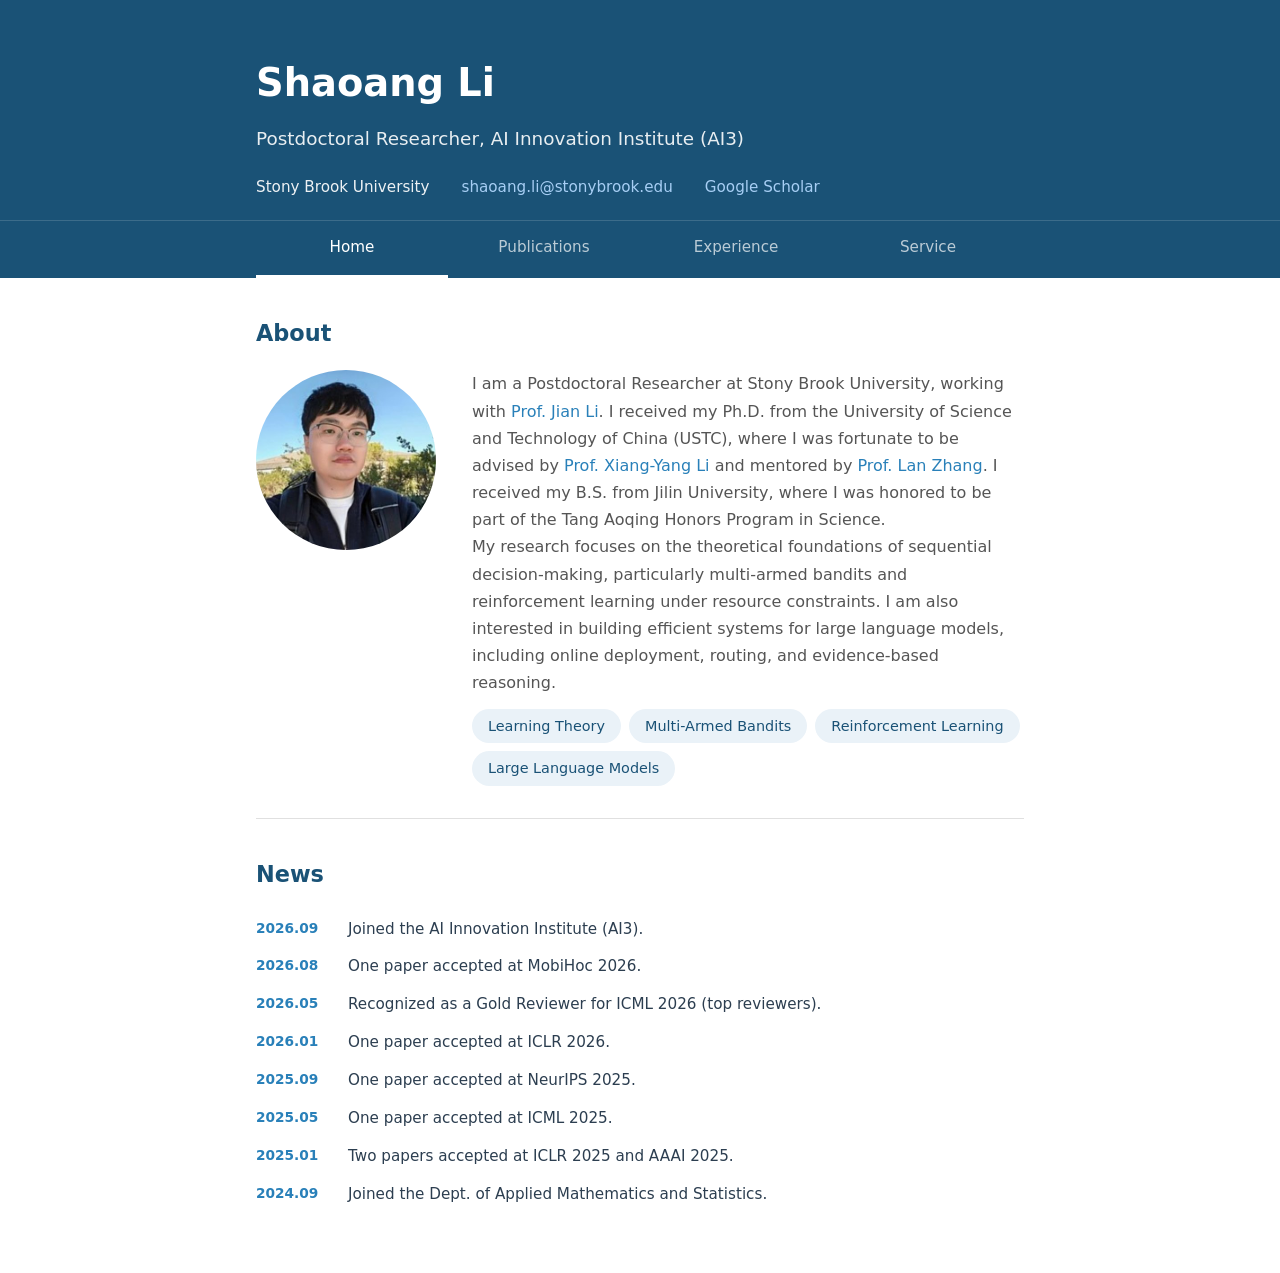
==== index.html @ 50335b28 "Trim the two News entries about joining Co-Authored-By: Claude Opus 5 <noreply@anthropic.com>" ====
<!DOCTYPE html>
<html lang="en">
<head>
    <meta charset="UTF-8">
    <meta name="viewport" content="width=device-width, initial-scale=1.0">
    <title>Shaoang Li - Postdoctoral Researcher</title>
    <link rel="stylesheet" href="style.css">
</head>
<body>
    <div class="container">
        <header>
            <div class="header-inner">
                <h1>Shaoang Li</h1>
                <div class="subtitle">Postdoctoral Researcher, AI Innovation Institute (AI3)</div>
                <div class="contact">
                    <span>Stony Brook University</span>
                    <span><a href="mailto:shaoang.li@stonybrook.edu">shaoang.li@stonybrook.edu</a></span>
                    <span><a href="https://scholar.google.com/citations?user=TJZXwj0AAAAJ">Google Scholar</a></span>
                </div>
            </div>
        </header>

        <nav>
            <div class="nav-inner">
                <a href="index.html" class="active">Home</a>
                <a href="publications.html">Publications</a>
                <a href="experience.html">Experience</a>
                <a href="service.html">Service</a>
            </div>
        </nav>

        <main>
            <!-- About -->
            <section class="about">
                <h2>About</h2>
                <div class="about-content">
                <img src="p2.jpg" alt="Shaoang Li" class="profile-photo">
                <div class="about-text">
                <p>
                    I am a Postdoctoral Researcher at Stony Brook University, working with
                    <a href="https://sites.google.com/stonybrook.edu/jianli">Prof. Jian Li</a>.
                    I received my Ph.D. from the University of Science and Technology of China (USTC),
                    where I was fortunate to be advised by
                    <a href="http://staff.ustc.edu.cn/~xiangyangli/index.html">Prof. Xiang-Yang Li</a>
                    and mentored by
                    <a href="https://cs.ustc.edu.cn/2020/0706/c23235a460088/page.htm">Prof. Lan Zhang</a>.
                    I received my B.S. from Jilin University, where I was honored to be part of the
                    Tang Aoqing Honors Program in Science.
                </p>
                <p>
                    My research focuses on the theoretical foundations of sequential decision-making,
                    particularly multi-armed bandits and reinforcement learning under resource constraints.
                    I am also interested in building efficient systems for large language models,
                    including online deployment, routing, and evidence-based reasoning.
                </p>
                <div class="interests">
                    <span>Learning Theory</span>
                    <span>Multi-Armed Bandits</span>
                    <span>Reinforcement Learning</span>
                    <span>Large Language Models</span>
                </div>
                </div>
                </div>
            </section>

            <!-- News -->
            <section>
                <h2>News</h2>
                <ul class="news-list">
                    <li><span class="date">2026.09</span><span>Joined the AI Innovation Institute (AI3).</span></li>
                    <li><span class="date">2026.08</span><span>One paper accepted at MobiHoc 2026.</span></li>
                    <li><span class="date">2026.05</span><span>Recognized as a Gold Reviewer for ICML 2026 (top reviewers).</span></li>
                    <li><span class="date">2026.01</span><span>One paper accepted at ICLR 2026.</span></li>
                    <li><span class="date">2025.09</span><span>One paper accepted at NeurIPS 2025.</span></li>
                    <li><span class="date">2025.05</span><span>One paper accepted at ICML 2025.</span></li>
                    <li><span class="date">2025.01</span><span>Two papers accepted at ICLR 2025 and AAAI 2025.</span></li>
                    <li><span class="date">2024.09</span><span>Joined the Dept. of Applied Mathematics and Statistics.</span></li>
                </ul>
            </section>
        </main>
    </div>
</body>
</html>
---- style.css ----
:root {
    --primary: #1a5276;
    --text: #2c3e50;
    --text-light: #555;
    --bg: #fff;
    --section-bg: #f8f9fa;
    --border: #e0e0e0;
    --accent: #2980b9;
}

* { margin: 0; padding: 0; box-sizing: border-box; }

body {
    font-family: 'Segoe UI', system-ui, -apple-system, sans-serif;
    color: var(--text);
    line-height: 1.7;
    background: var(--bg);
}

a {
    color: var(--accent);
    text-decoration: none;
}
a:hover { text-decoration: underline; }

.container {
    max-width: 100%;
    min-height: 100vh;
}

/* Header - full width */
header {
    background: var(--primary);
    color: #fff;
    padding: 50px 0 20px;
}
header .header-inner {
    padding: 0 20%;
}
header h1 {
    font-size: 2.4em;
    font-weight: 700;
    margin-bottom: 8px;
}
header .subtitle {
    font-size: 1.15em;
    opacity: 0.9;
    margin-bottom: 20px;
}
header .contact {
    display: flex;
    flex-wrap: wrap;
    gap: 8px 32px;
    font-size: 0.95em;
    opacity: 0.92;
}
header a { color: #b3d9ff; }
header a:hover { color: #fff; }

/* Navigation - full width bar */
nav {
    background: var(--primary);
    border-top: 1px solid rgba(255,255,255,0.15);
}
nav .nav-inner {
    padding: 0 20%;
    display: flex;
}
nav a {
    color: rgba(255,255,255,0.7);
    flex: 1;
    text-align: center;
    padding: 14px 0;
    font-size: 0.95em;
    font-weight: 500;
    transition: background 0.2s, color 0.2s;
    border-bottom: 3px solid transparent;
}
nav a:hover {
    color: #fff;
    background: rgba(255,255,255,0.08);
    text-decoration: none;
}
nav a.active {
    color: #fff;
    border-bottom-color: #fff;
}

/* Main content - centered with max-width */
main {
    padding: 0 20% 60px;
}

section {
    padding: 36px 0 0;
}
section:not(:last-child) {
    border-bottom: 1px solid var(--border);
    padding-bottom: 32px;
}
section h2 {
    font-size: 1.4em;
    color: var(--primary);
    margin-bottom: 18px;
    font-weight: 700;
}

/* About */
.about-content {
    display: flex;
    gap: 36px;
    align-items: flex-start;
}
.profile-photo {
    width: 180px;
    height: 180px;
    border-radius: 50%;
    object-fit: cover;
    flex-shrink: 0;
}
.about-text {
    flex: 1;
}
.about p {
    color: var(--text-light);
    font-size: 1em;
}
.interests {
    margin-top: 12px;
    display: flex;
    flex-wrap: wrap;
    gap: 8px;
}
.interests span {
    background: #eaf2f8;
    color: var(--primary);
    padding: 5px 16px;
    border-radius: 20px;
    font-size: 0.9em;
    font-weight: 500;
}

/* News */
.news-list {
    list-style: none;
}
.news-list li {
    padding: 6px 0;
    font-size: 0.95em;
    display: flex;
    gap: 16px;
}
.news-list .date {
    color: var(--accent);
    font-weight: 600;
    font-size: 0.9em;
    white-space: nowrap;
    min-width: 76px;
}

/* Timeline items */
.timeline-item {
    margin-bottom: 16px;
}
.timeline-item .period {
    font-size: 0.9em;
    color: var(--accent);
    font-weight: 600;
}
.timeline-item .title {
    font-weight: 600;
}
.timeline-item .detail {
    color: var(--text-light);
    font-size: 0.95em;
}

/* Publications */
.pub-group-title {
    font-weight: 600;
    color: var(--text-light);
    font-size: 0.95em;
    text-transform: uppercase;
    letter-spacing: 0.5px;
    margin: 20px 0 12px;
}
.pub-group-title:first-of-type { margin-top: 0; }

.pub {
    margin-bottom: 16px;
    padding-left: 22px;
    position: relative;
    font-size: 0.95em;
}
.pub::before {
    content: '';
    position: absolute;
    left: 4px;
    top: 11px;
    width: 6px;
    height: 6px;
    border-radius: 50%;
    background: var(--accent);
}
.pub .pub-title {
    font-weight: 600;
    color: var(--text);
}
.pub .pub-authors {
    color: var(--text-light);
    font-size: 0.93em;
}
.pub .pub-authors .me {
    color: var(--text);
    font-weight: 600;
    text-decoration: underline;
}
.pub .pub-venue {
    font-style: italic;
    color: var(--text-light);
    font-size: 0.91em;
}

/* Awards */
.awards-list {
    list-style: none;
}
.awards-list li {
    padding: 5px 0;
    font-size: 0.95em;
    padding-left: 22px;
    position: relative;
}
.awards-list li::before {
    content: '';
    position: absolute;
    left: 4px;
    top: 14px;
    width: 6px;
    height: 6px;
    border-radius: 50%;
    background: var(--accent);
}
.awards-list .year {
    color: var(--accent);
    font-weight: 600;
    font-size: 0.9em;
}

/* Service */
.service-row {
    margin-bottom: 8px;
    font-size: 0.95em;
}
.service-row strong {
    color: var(--text);
}

/* Responsive - mobile */
@media (max-width: 600px) {
    header .header-inner,
    nav .nav-inner,
    main {
        padding-left: 5%;
        padding-right: 5%;
    }
    header h1 { font-size: 1.8em; }
    header .contact { flex-direction: column; gap: 4px; }
    nav .nav-inner { overflow-x: auto; }
    .news-list li { flex-direction: column; gap: 2px; }
    .about-content { flex-direction: column; align-items: center; }
    .profile-photo { width: 150px; height: 150px; }
}
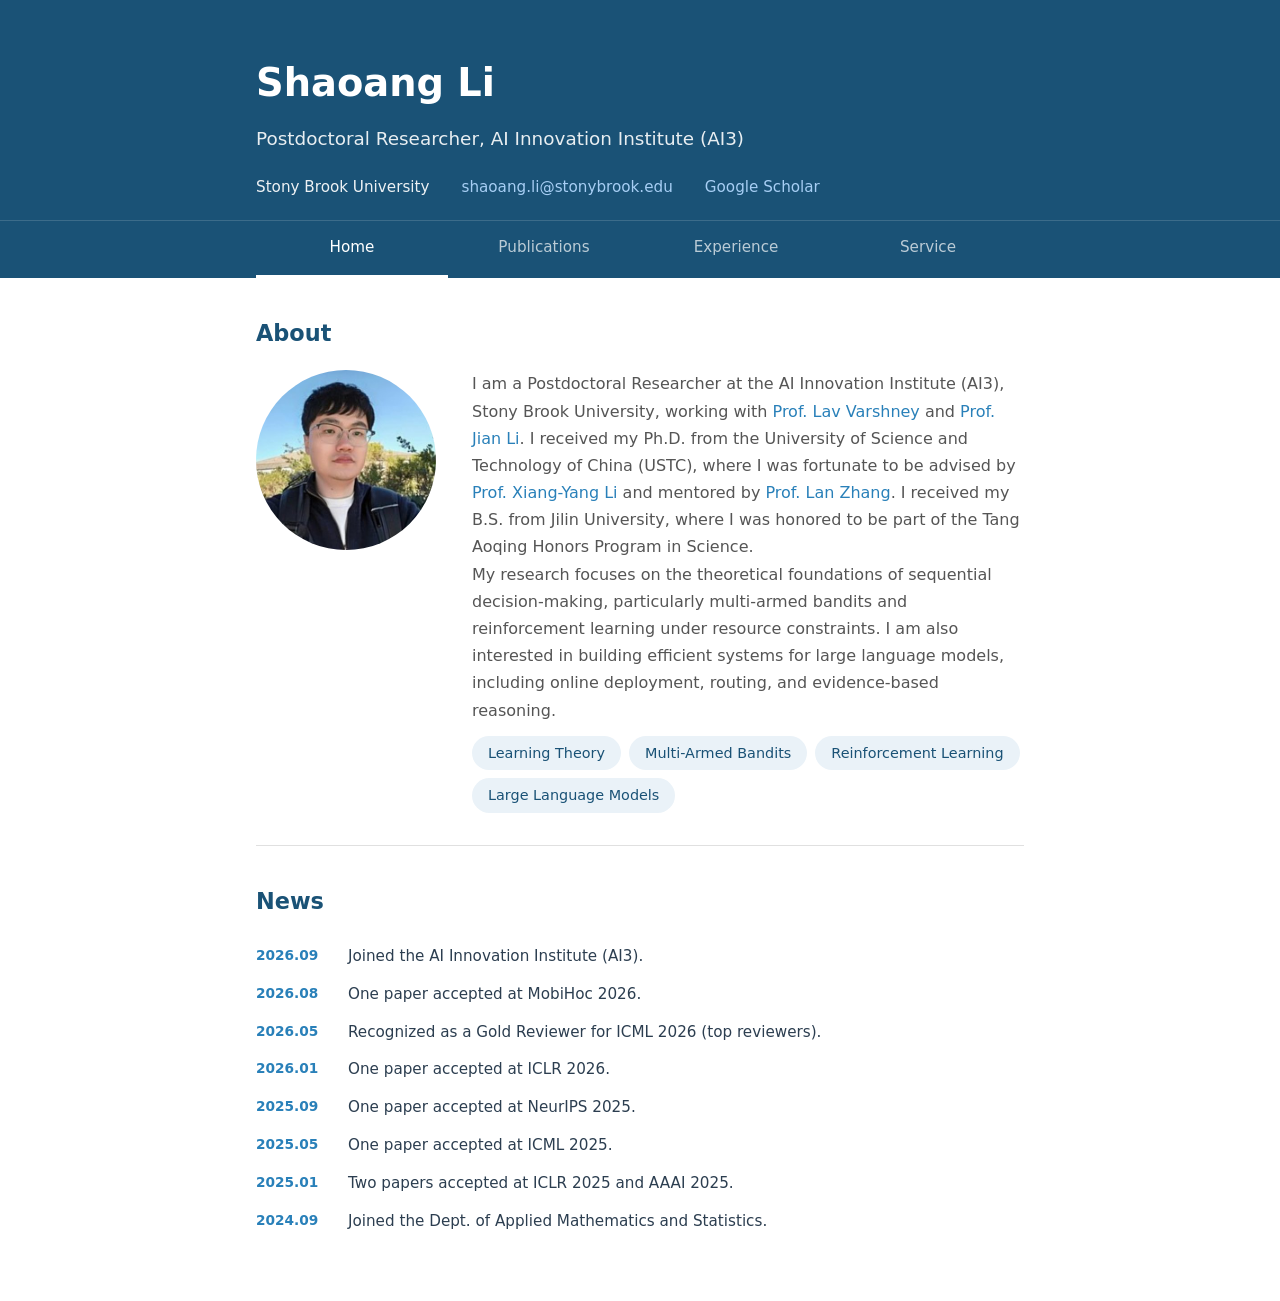
==== commit 00fdc242: "Update About intro to AI3 affiliation with both collaborators Co-Authored-By: Claude Opus 5 <noreply" ====
--- a/index.html
+++ b/index.html
@@ -37,7 +37,10 @@
                 <img src="p2.jpg" alt="Shaoang Li" class="profile-photo">
                 <div class="about-text">
                 <p>
-                    I am a Postdoctoral Researcher at Stony Brook University, working with
+                    I am a Postdoctoral Researcher at the AI Innovation Institute (AI3), Stony Brook University,
+                    working with
+                    <a href="https://ai.stonybrook.edu/people/faculty/lav-r-varshney">Prof. Lav Varshney</a>
+                    and
                     <a href="https://sites.google.com/stonybrook.edu/jianli">Prof. Jian Li</a>.
                     I received my Ph.D. from the University of Science and Technology of China (USTC),
                     where I was fortunate to be advised by
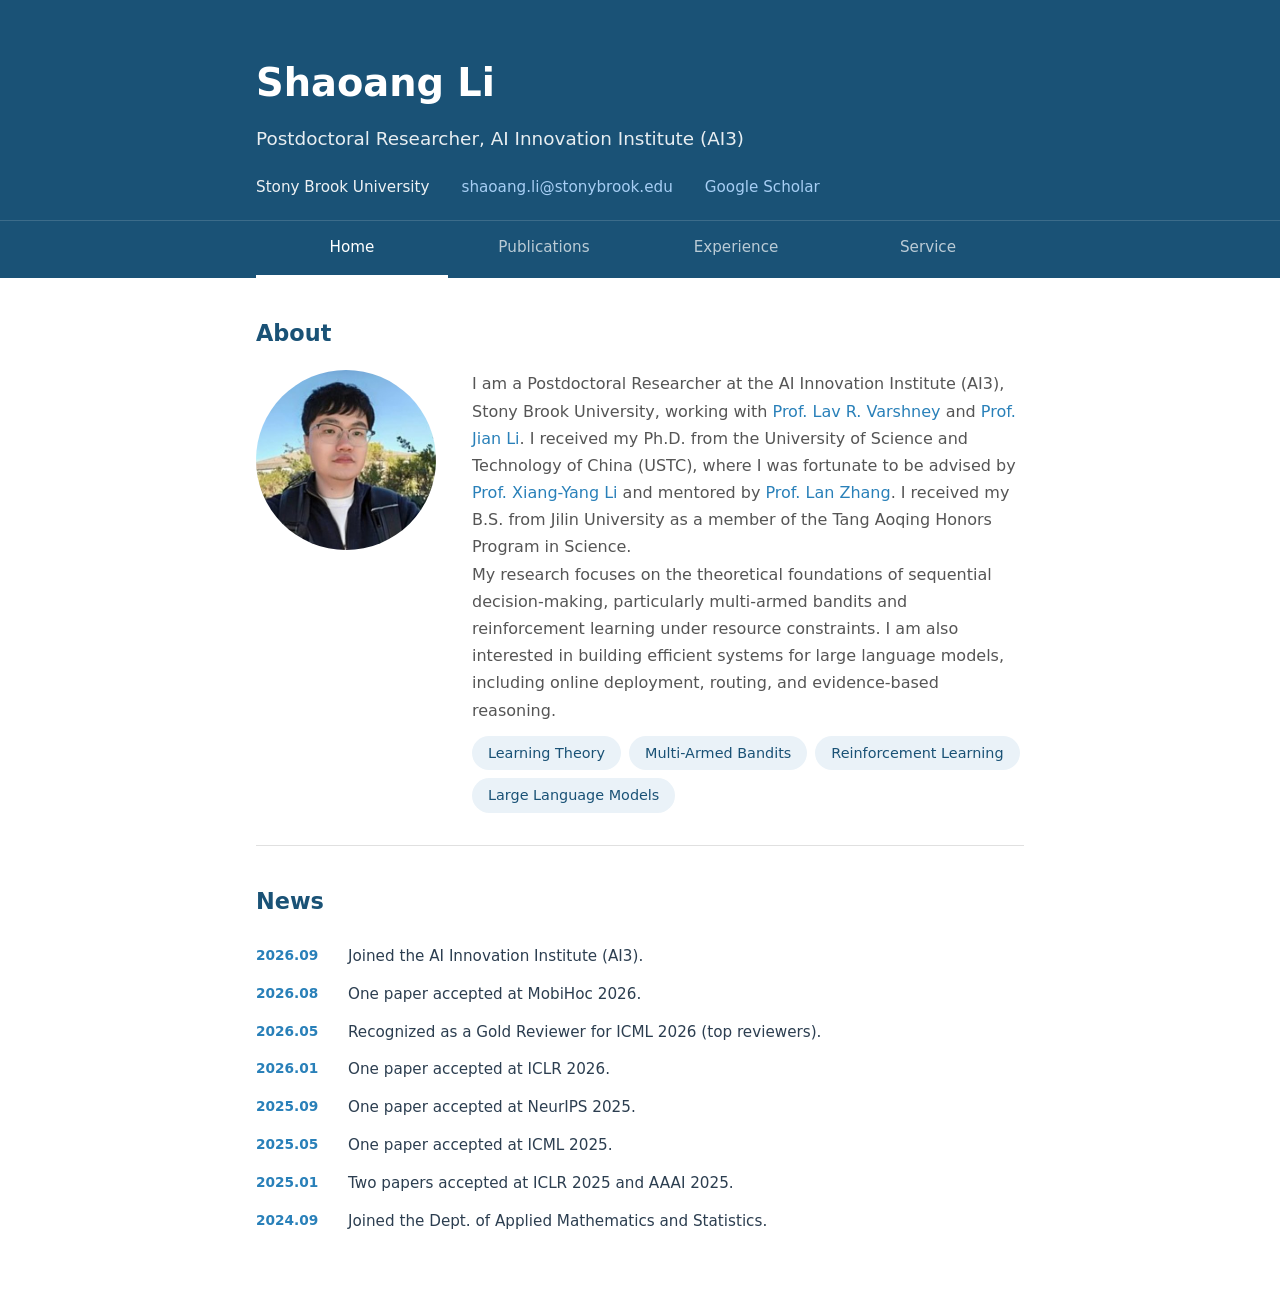
==== commit 917efa5e: "Use official name for Varshney and tighten B.S. sentence Co-Authored-By: Claude Opus 5 <noreply@anth" ====
--- a/index.html
+++ b/index.html
@@ -39,7 +39,7 @@
                 <p>
                     I am a Postdoctoral Researcher at the AI Innovation Institute (AI3), Stony Brook University,
                     working with
-                    <a href="https://ai.stonybrook.edu/people/faculty/lav-r-varshney">Prof. Lav Varshney</a>
+                    <a href="https://ai.stonybrook.edu/people/faculty/lav-r-varshney">Prof. Lav R. Varshney</a>
                     and
                     <a href="https://sites.google.com/stonybrook.edu/jianli">Prof. Jian Li</a>.
                     I received my Ph.D. from the University of Science and Technology of China (USTC),
@@ -47,7 +47,7 @@
                     <a href="http://staff.ustc.edu.cn/~xiangyangli/index.html">Prof. Xiang-Yang Li</a>
                     and mentored by
                     <a href="https://cs.ustc.edu.cn/2020/0706/c23235a460088/page.htm">Prof. Lan Zhang</a>.
-                    I received my B.S. from Jilin University, where I was honored to be part of the
+                    I received my B.S. from Jilin University as a member of the
                     Tang Aoqing Honors Program in Science.
                 </p>
                 <p>
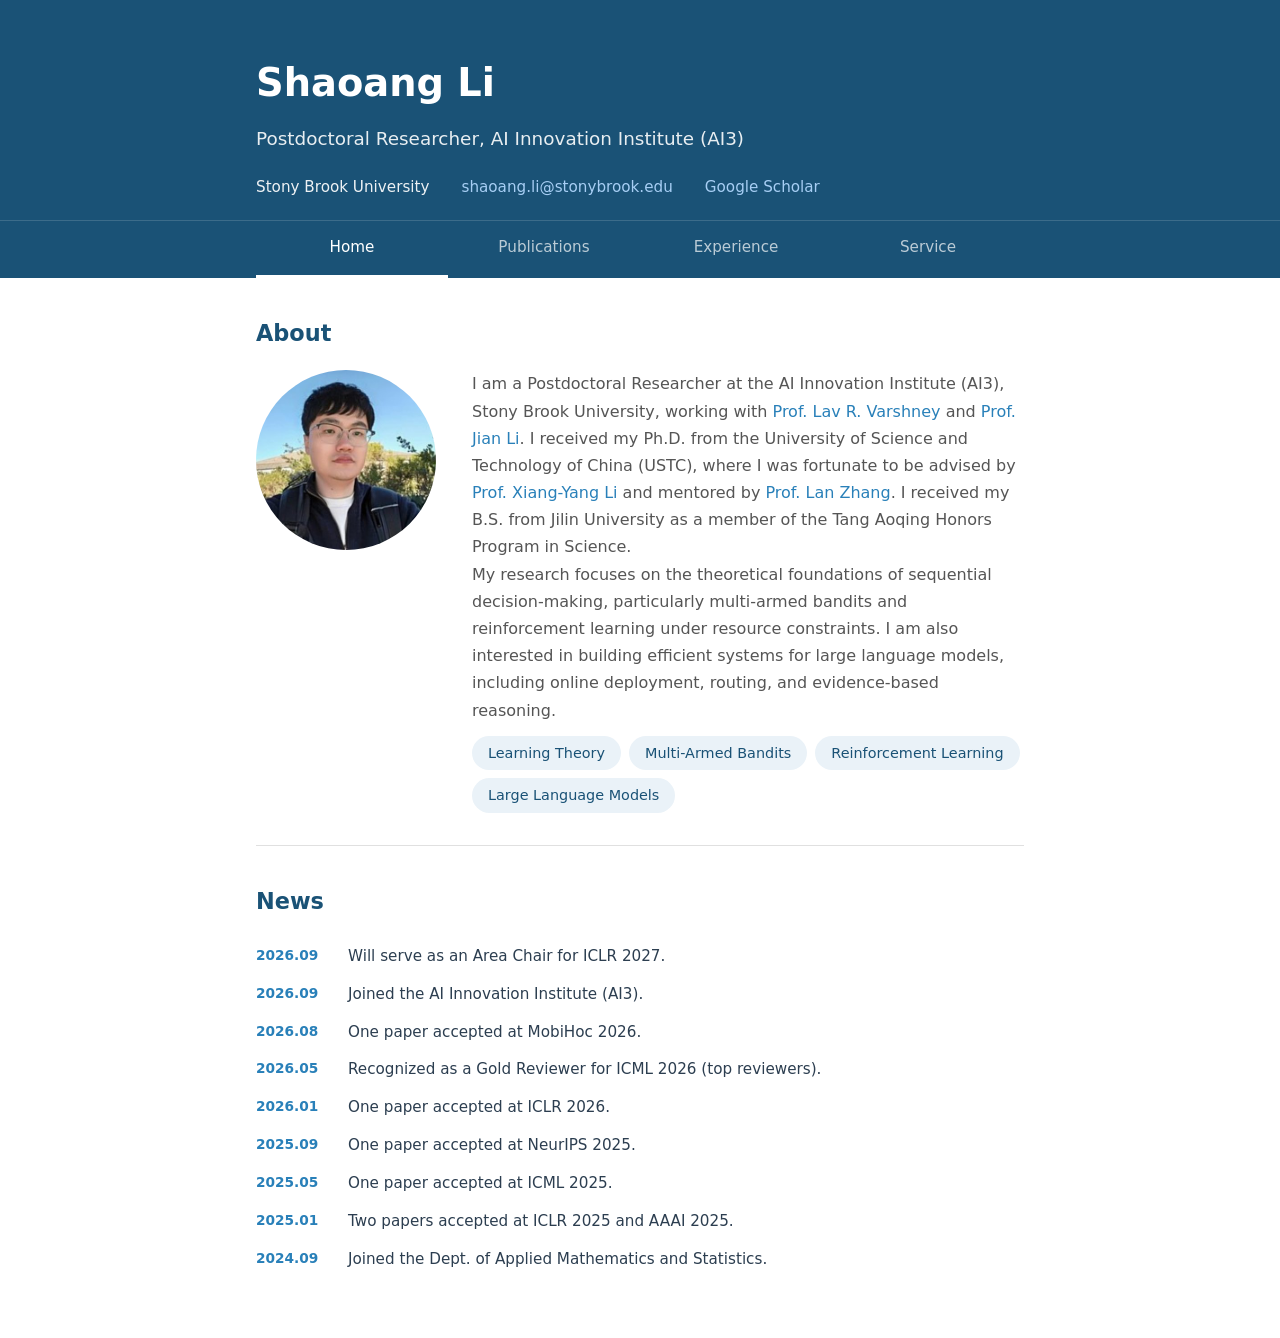
==== commit 7184058d: "Add ICLR 2027 Area Chair to News Co-Authored-By: Claude Opus 5 <noreply@anthropic.com>" ====
--- a/index.html
+++ b/index.html
@@ -70,6 +70,7 @@
             <section>
                 <h2>News</h2>
                 <ul class="news-list">
+                    <li><span class="date">2026.09</span><span>Will serve as an Area Chair for ICLR 2027.</span></li>
                     <li><span class="date">2026.09</span><span>Joined the AI Innovation Institute (AI3).</span></li>
                     <li><span class="date">2026.08</span><span>One paper accepted at MobiHoc 2026.</span></li>
                     <li><span class="date">2026.05</span><span>Recognized as a Gold Reviewer for ICML 2026 (top reviewers).</span></li>
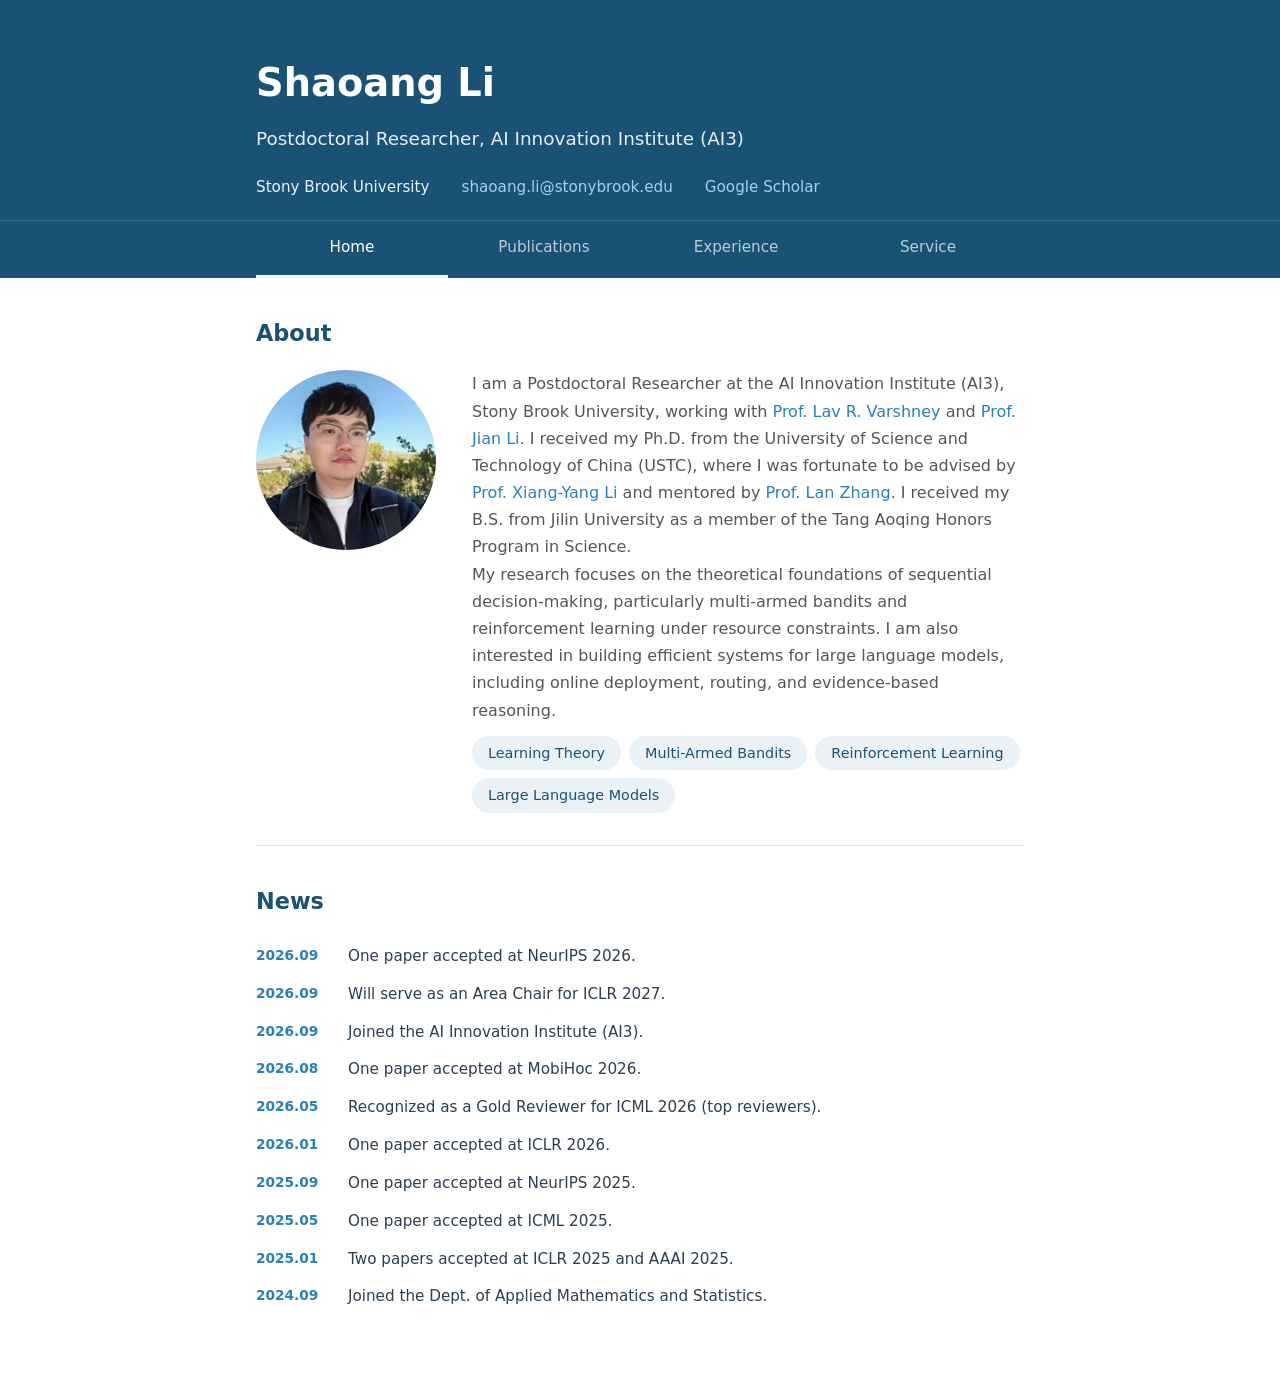
==== commit 84146f8c: "Add NeurIPS 2026 acceptance for HiLight Co-Authored-By: Claude Opus 5.5 <noreply@anthropic.com>" ====
--- a/index.html
+++ b/index.html
@@ -70,6 +70,7 @@
             <section>
                 <h2>News</h2>
                 <ul class="news-list">
+                    <li><span class="date">2026.09</span><span>One paper accepted at NeurIPS 2026.</span></li>
                     <li><span class="date">2026.09</span><span>Will serve as an Area Chair for ICLR 2027.</span></li>
                     <li><span class="date">2026.09</span><span>Joined the AI Innovation Institute (AI3).</span></li>
                     <li><span class="date">2026.08</span><span>One paper accepted at MobiHoc 2026.</span></li>
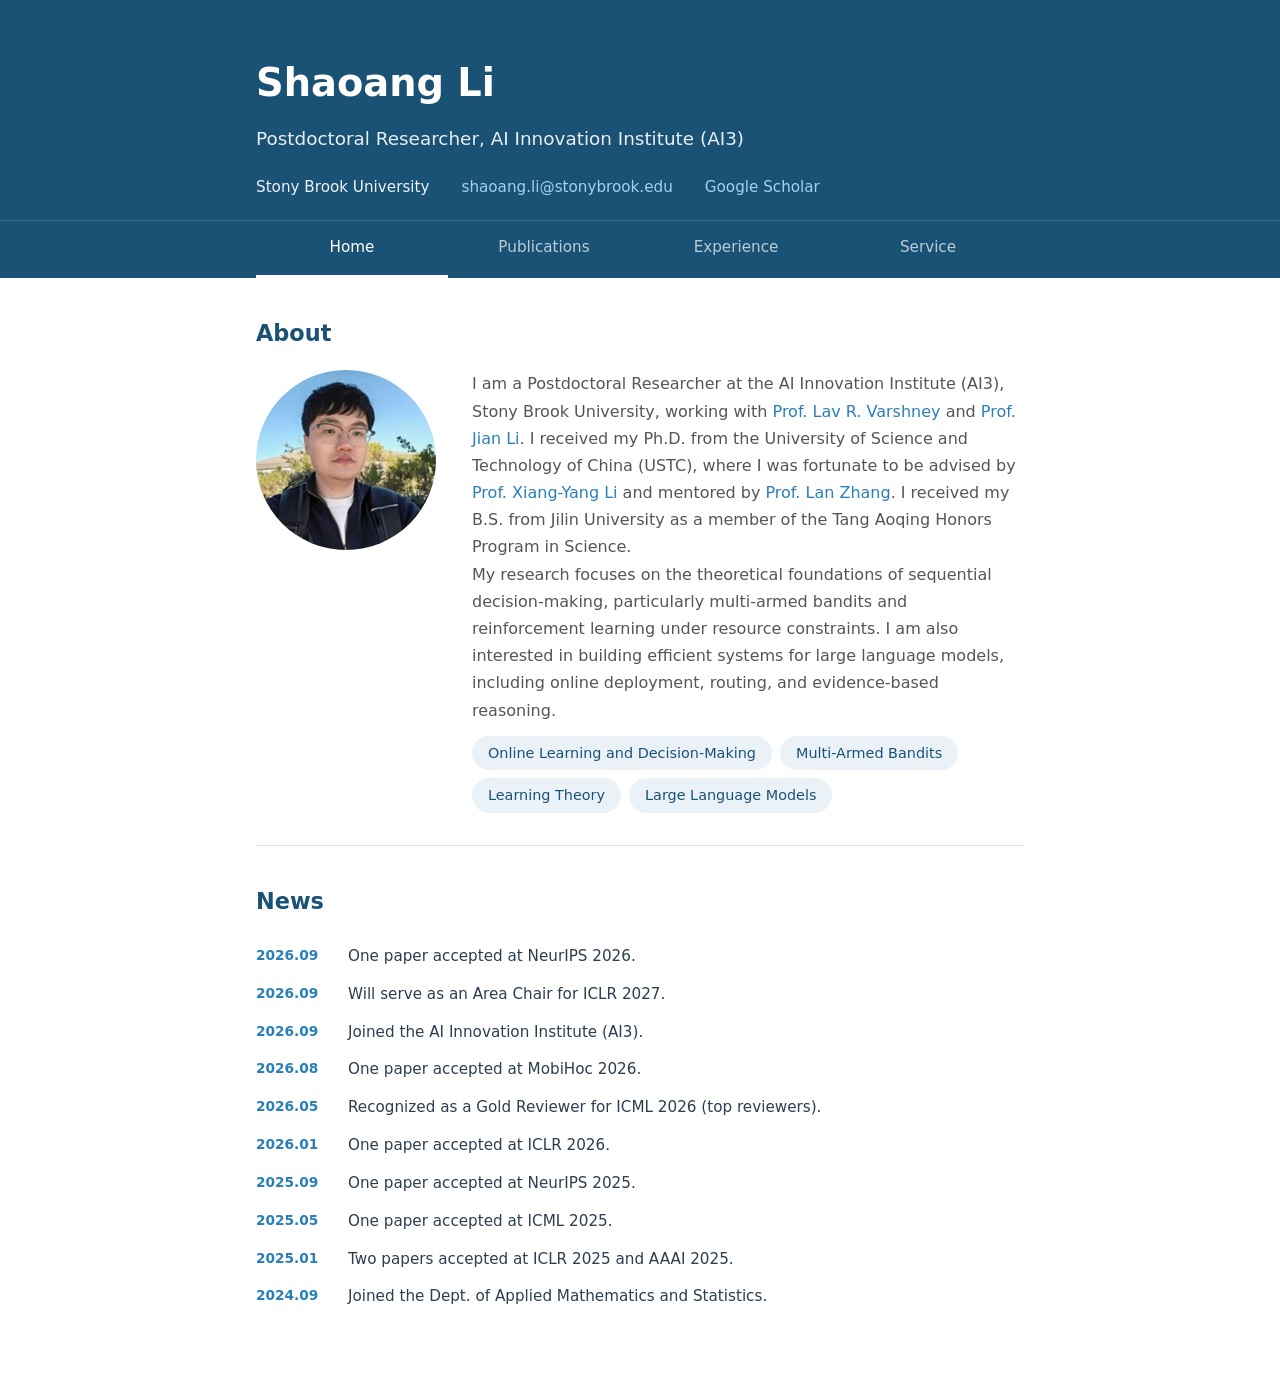
==== commit f6d254f4: "Update research interest tags to match CV Co-Authored-By: Claude Opus 5.5 <noreply@anthropic.com>" ====
--- a/index.html
+++ b/index.html
@@ -57,9 +57,9 @@
                     including online deployment, routing, and evidence-based reasoning.
                 </p>
                 <div class="interests">
+                    <span>Online Learning and Decision-Making</span>
+                    <span>Multi-Armed Bandits</span>
                     <span>Learning Theory</span>
-                    <span>Multi-Armed Bandits</span>
-                    <span>Reinforcement Learning</span>
                     <span>Large Language Models</span>
                 </div>
                 </div>
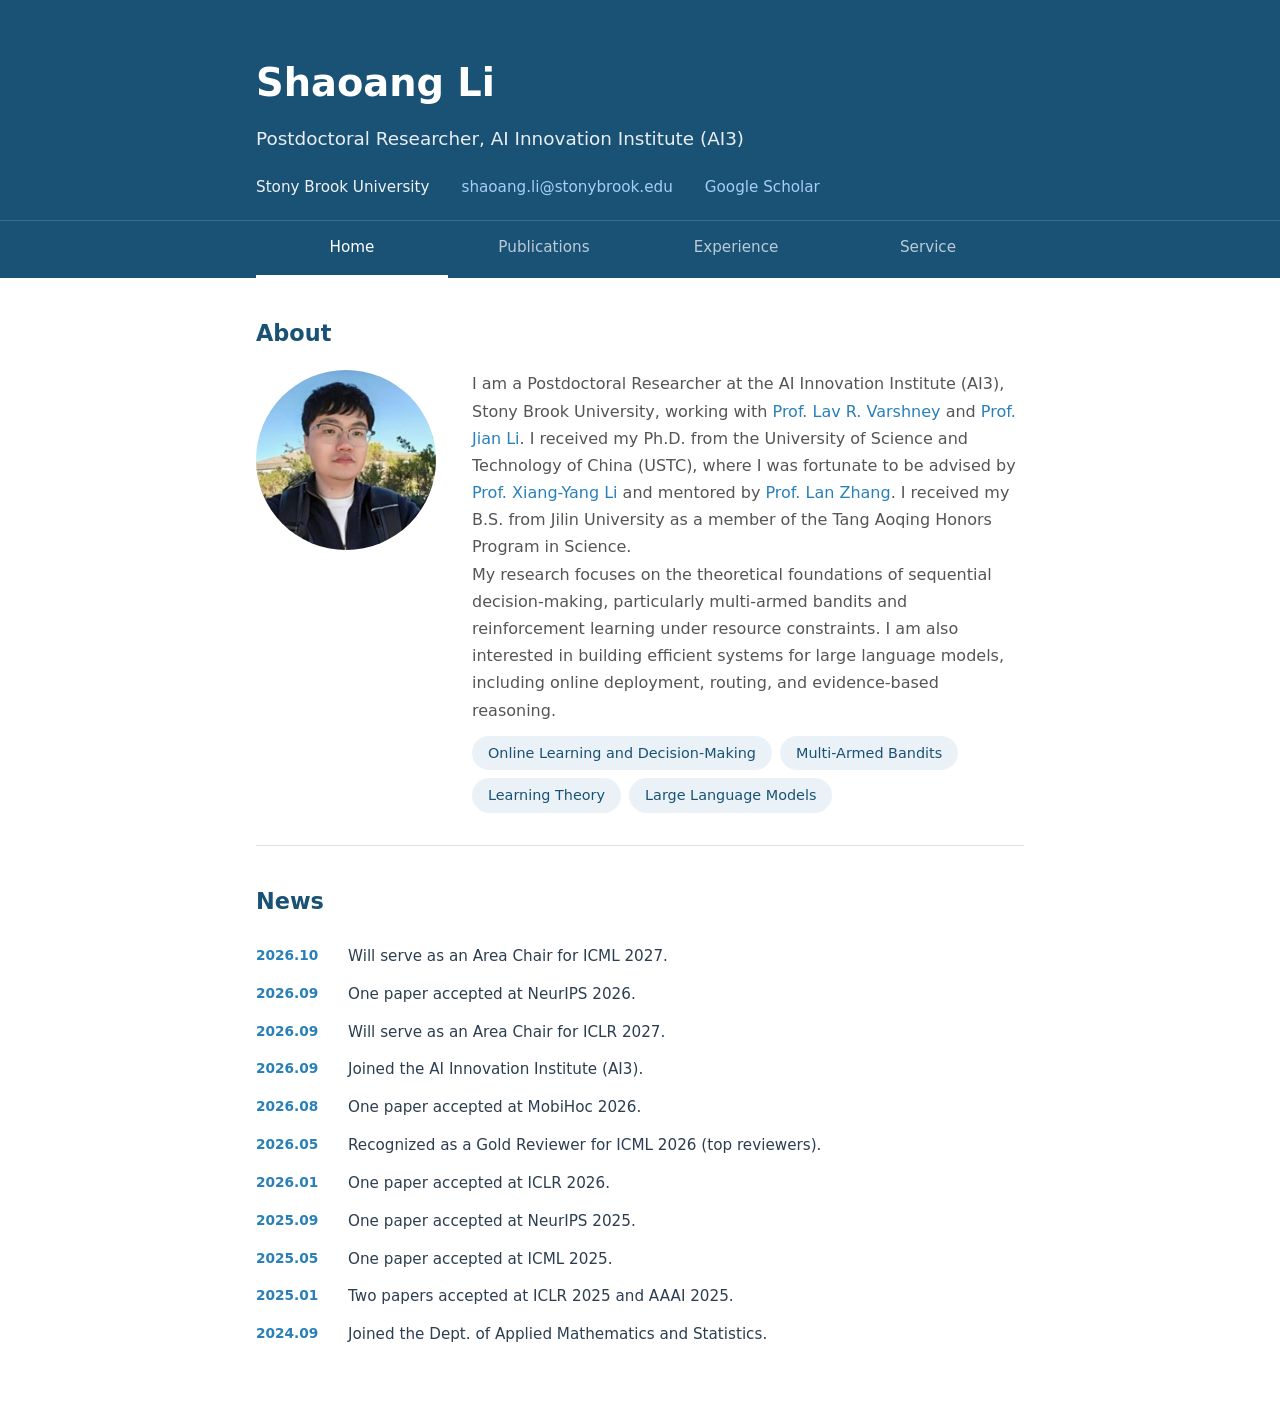
==== commit 711cd71d: "Add ICML 2027 Area Chair to News and Service Co-Authored-By: Claude Opus 5.5 <noreply@anthropic.com>" ====
--- a/index.html
+++ b/index.html
@@ -3,8 +3,68 @@
 <head>
     <meta charset="UTF-8">
     <meta name="viewport" content="width=device-width, initial-scale=1.0">
-    <title>Shaoang Li - Postdoctoral Researcher</title>
+    <title>Shaoang Li - Postdoctoral Researcher, Stony Brook University</title>
+    <meta name="description" content="Shaoang Li is a Postdoctoral Researcher at the AI Innovation Institute (AI3), Stony Brook University, working with Lav R. Varshney and Jian Li. Research: multi-armed bandits, online learning, reinforcement learning, and efficient systems for large language models.">
+    <meta name="author" content="Shaoang Li">
+    <link rel="canonical" href="https://shaoangli.github.io/">
+    <meta property="og:type" content="profile">
+    <meta property="og:title" content="Shaoang Li - Postdoctoral Researcher, Stony Brook University">
+    <meta property="og:description" content="Shaoang Li is a Postdoctoral Researcher at the AI Innovation Institute (AI3), Stony Brook University, working with Lav R. Varshney and Jian Li. Research: multi-armed bandits, online learning, reinforcement learning, and efficient systems for large language models.">
+    <meta property="og:url" content="https://shaoangli.github.io/">
+    <meta property="og:image" content="https://shaoangli.github.io/p2.jpg">
+    <meta property="profile:first_name" content="Shaoang">
+    <meta property="profile:last_name" content="Li">
     <link rel="stylesheet" href="style.css">
+    <script type="application/ld+json">
+    {
+        "@context": "https://schema.org",
+        "@type": "ProfilePage",
+        "url": "https://shaoangli.github.io/",
+        "dateModified": "2026-10-11",
+        "mainEntity": {
+            "@type": "Person",
+            "@id": "https://shaoangli.github.io/#person",
+            "name": "Shaoang Li",
+            "givenName": "Shaoang",
+            "familyName": "Li",
+            "jobTitle": "Postdoctoral Researcher",
+            "description": "Postdoctoral Researcher at the AI Innovation Institute (AI3), Stony Brook University, working on multi-armed bandits, online learning, reinforcement learning, and efficient systems for large language models.",
+            "url": "https://shaoangli.github.io/",
+            "image": "https://shaoangli.github.io/p2.jpg",
+            "email": "shaoang.li@stonybrook.edu",
+            "affiliation": {
+                "@type": "Organization",
+                "name": "AI Innovation Institute (AI3)",
+                "url": "https://ai.stonybrook.edu/",
+                "parentOrganization": {
+                    "@type": "CollegeOrUniversity",
+                    "name": "Stony Brook University",
+                    "url": "https://www.stonybrook.edu/"
+                }
+            },
+            "alumniOf": [
+                {"@type": "CollegeOrUniversity", "name": "University of Science and Technology of China"},
+                {"@type": "CollegeOrUniversity", "name": "Jilin University"}
+            ],
+            "knowsAbout": [
+                "Multi-armed bandits",
+                "Online learning",
+                "Sequential decision-making",
+                "Reinforcement learning",
+                "Learning theory",
+                "Large language models",
+                "LLM serving and routing"
+            ],
+            "sameAs": [
+                "https://scholar.google.com/citations?user=TJZXwj0AAAAJ",
+                "https://orcid.org/0000-0002-4025-5580",
+                "https://dblp.org/pid/253/6407.html",
+                "https://www.semanticscholar.org/author/1423476812",
+                "https://github.com/ShaoangLi"
+            ]
+        }
+    }
+    </script>
 </head>
 <body>
     <div class="container">
@@ -70,6 +130,7 @@
             <section>
                 <h2>News</h2>
                 <ul class="news-list">
+                    <li><span class="date">2026.10</span><span>Will serve as an Area Chair for ICML 2027.</span></li>
                     <li><span class="date">2026.09</span><span>One paper accepted at NeurIPS 2026.</span></li>
                     <li><span class="date">2026.09</span><span>Will serve as an Area Chair for ICLR 2027.</span></li>
                     <li><span class="date">2026.09</span><span>Joined the AI Innovation Institute (AI3).</span></li>
